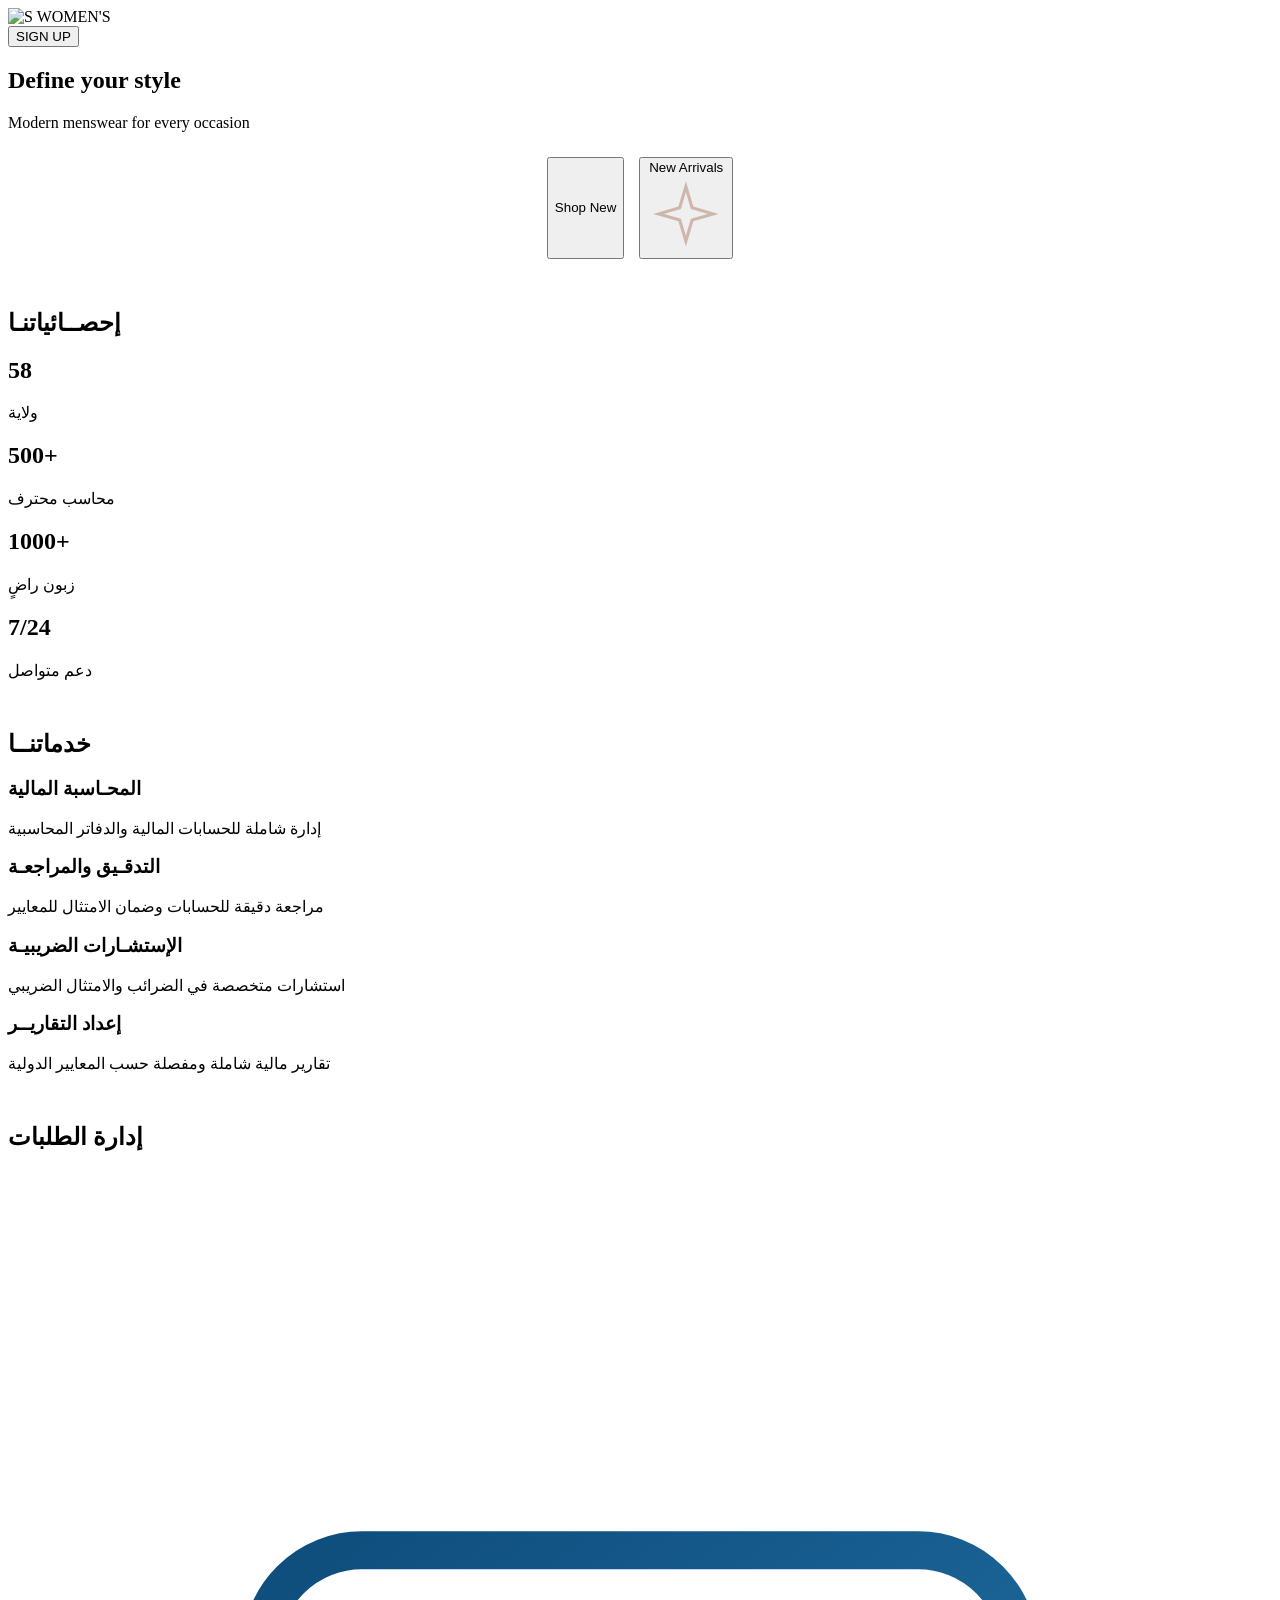
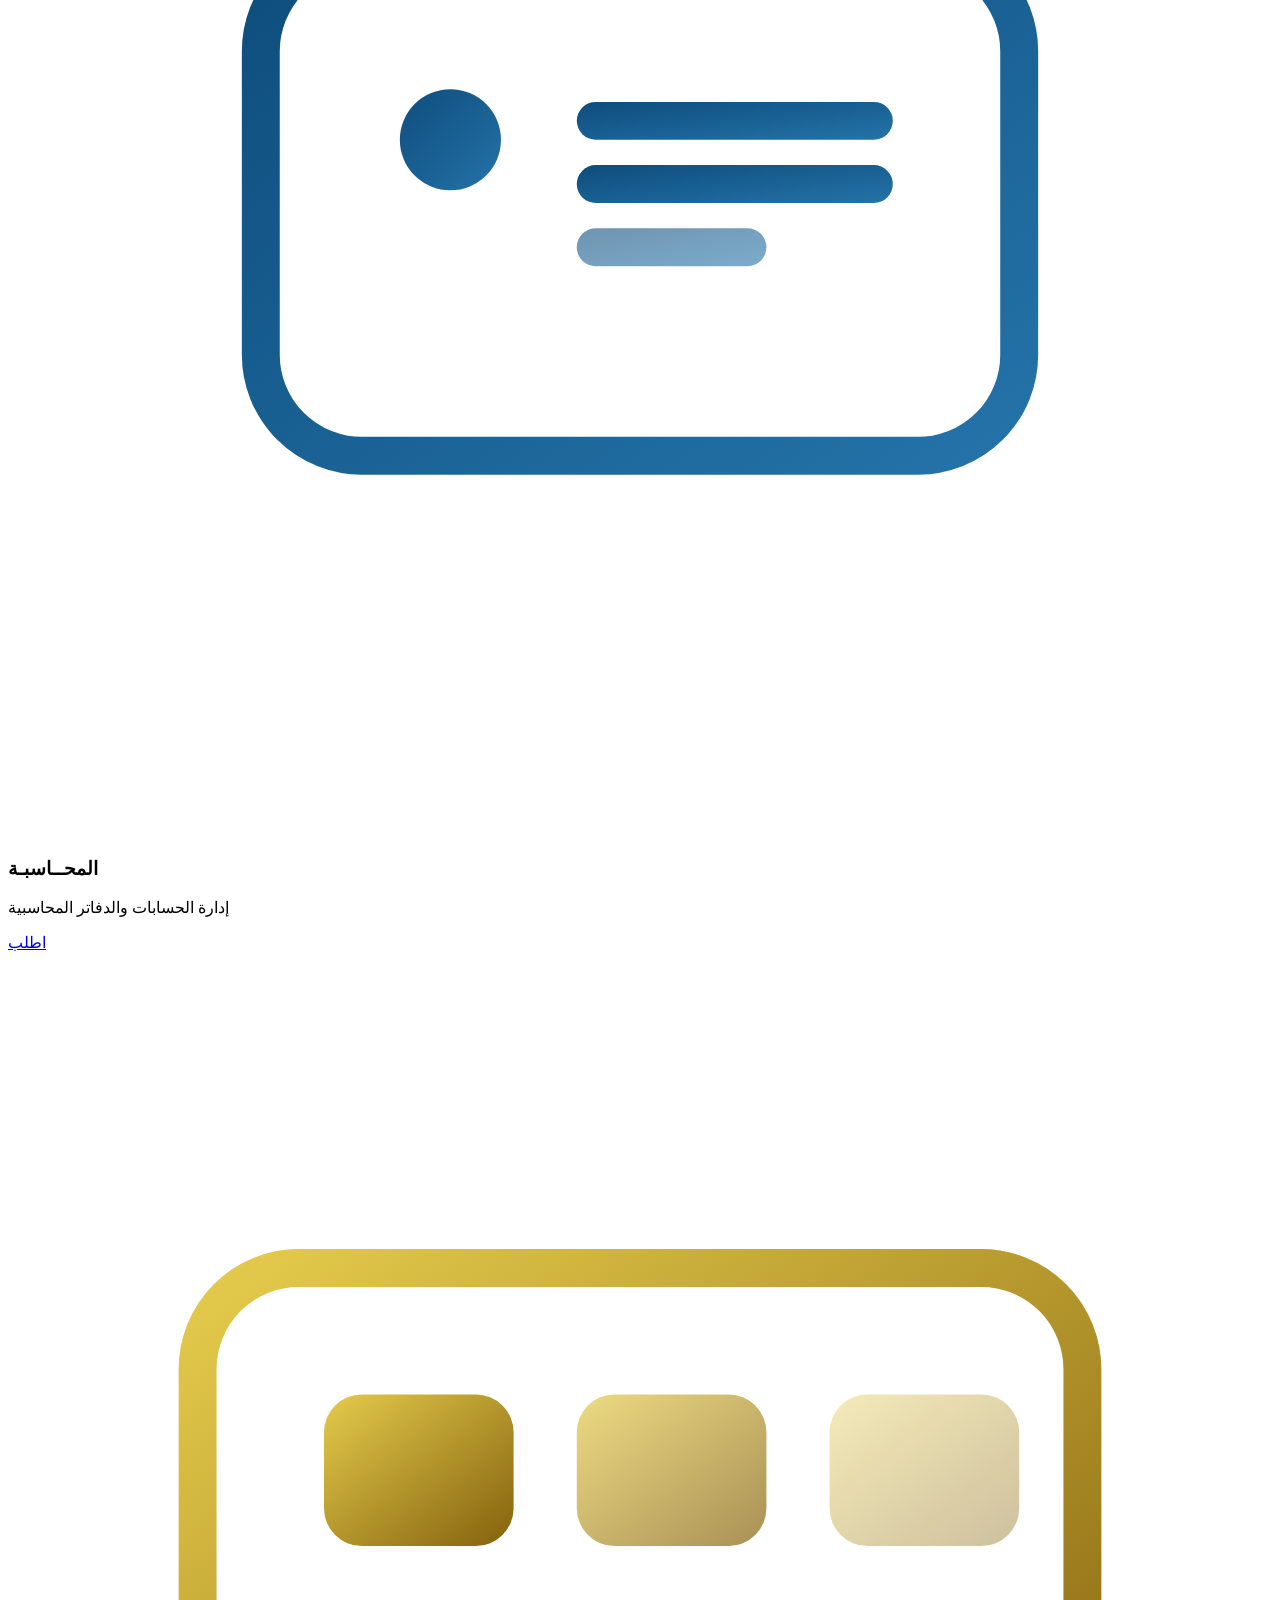
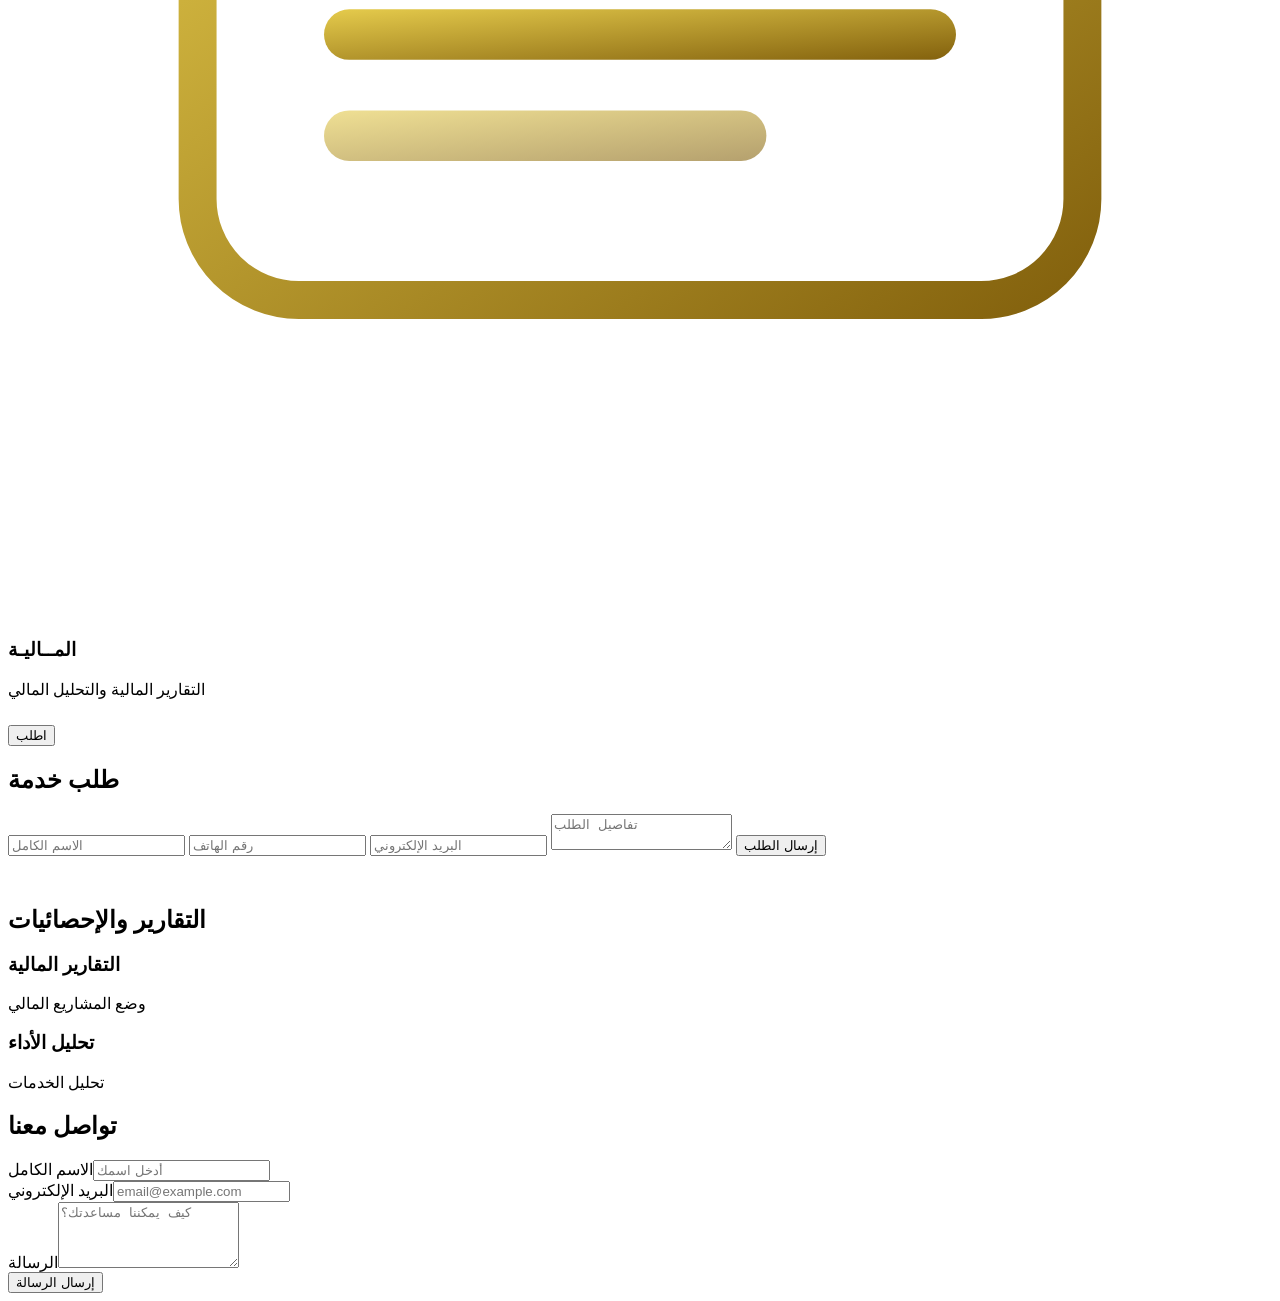
==== idex.html @ 47dac910 "Add initial HTML structure for the website" ====
<!DOCTYPE html>
<html lang="en" dir="ltr">
<head>
    <meta charset="UTF-8">
    <meta name="viewport" content="width=device-width, initial-scale=1.0">
    <title>WOMEN'S</title>
  <link href="https://fonts.googleapis.com/css2?family=Amiri&display=swap" rel="stylesheet">
</head>
<body>

  <nav class="top-nav">
   <div class="logo">
    <img src="logo.png.HEIC" alt="S">
    <span>WOMEN'S</span>
   </div>
   <div class="top-nav-right">
    <button class="btn btn-primary">SIGN UP</button>
   </div>
  </nav>


   <section class="hero-section">
      <h1>Define your style</h1>
      <p>Modern menswear for every occasion</p>
       <div style="margin-top:25px; display:flex; gap:15px; justify-content:center;">
  <button class="btn btn-primary">Shop New</button>
  <button class="btn btn-outline">New Arrivals
         <svg class="btn-icon" viewBox="0 0 100 100" fill="none">
        <path d="M50 15 L58 42 L85 50 L58 58 L50 85 L42 58 L15 50 L42 42 Z"
        stroke="#CEB6AB"
        stroke-width="4"/>
    </svg></button>
</div>
   </section> 

      <section id="IS" style="margin-top: 50px;">
    <h2 class="section-title" style="margin-bottom:20px;">إحصــائياتنـا </h2>
   <div class="stats-grid">
      <div class="stat-item"><h2>58</h2><p>ولاية</p></div>
      <div class="stat-item"><h2>500+</h2><p>محاسب محترف</p></div>
      <div class="stat-item"><h2>1000+</h2><p>زبون راضٍ</p></div>
     <div class="stat-item"><h2>7/24</h2><p>دعم متواصل</p></div>
   </div>
      </section>

      <section id="services" style="margin-top: 50px;">
    <h2 class="section-title" style="margin-bottom:20px;">خدماتنــا</h2>
    <div class="services-grid">
     <div class="service-card"><h3>المحـاسبة المالية</h3><p>إدارة شاملة للحسابات المالية والدفاتر
المحاسبية</p></div>
     <div class="service-card"><h3>التدقـيق والمراجعـة</h3><p>مراجعة دقيقة للحسابات وضمان الامتثال
للمعايير</p></div>
        <div class="service-card"><h3>الإستشـارات الضريبيـة</h3><p>استشارات متخصصة في الضرائب
والامتثال الضريبي</p></div>
        <div class="service-card"><h3>إعداد التقاريــر</h3><p>تقارير مالية شاملة ومفصلة حسب
المعايير الدولية</p></div>
    </div>
   </section>

   <section id="orders" style="margin-top: 50px;">
    <h2 class="section-title" style="margin-bottom:20px;">إدارة الطلبات</h2>
    <div class="services-grid">
     <div class="service-card">
         <svg class="service-icon" viewbox="0 0 100 100"><defs>
         <lineargradient id="accountingGrad" x1="0%" y1="0%" x2="100%" y2="100%">
          <stop offset="0%" style="stop-color:#0E4D7C;stop-opacity:1" />
          <stop offset="100%" style="stop-color:#2473A9;stop-opacity:1" />
         </lineargradient>
        </defs> <rect x="20" y="30" width="60" height="40" rx="8" fill="none" stroke="url(#accountingGrad)" stroke-width="3" /> <circle cx="35" cy="45" r="4" fill="url(#accountingGrad)" /> <rect x="45" y="42" width="25" height="3" rx="1.5" fill="url(#accountingGrad)" /> <rect x="45" y="47" width="25" height="3" rx="1.5" fill="url(#accountingGrad)" /> <rect x="45" y="52" width="15" height="3" rx="1.5" fill="url(#accountingGrad)" opacity="0.6" />
       </svg>
      <h3>المحــاسبـة</h3>
      <p>إدارة الحسابات والدفاتر المحاسبية</p>
       <a href="#order-form" class="btn btn-primary">
  اطلب
</a>
     </div>
     <div class="service-card">
         <svg class="service-icon" viewbox="0 0 100 100"><defs>
         <lineargradient id="financialGrad" x1="0%" y1="0%" x2="100%" y2="100%">
          <stop offset="0%" style="stop-color:#E5CB4C;stop-opacity:1" />
          <stop offset="100%" style="stop-color:#83610D;stop-opacity:1" />
         </lineargradient>
        </defs> <rect x="15" y="25" width="70" height="50" rx="8" fill="none" stroke="url(#financialGrad)" stroke-width="3" /> <rect x="25" y="35" width="15" height="12" rx="3" fill="url(#financialGrad)" /> <rect x="45" y="35" width="15" height="12" rx="3" fill="url(#financialGrad)" opacity="0.7" /> <rect x="65" y="35" width="15" height="12" rx="3" fill="url(#financialGrad)" opacity="0.4" /> <rect x="25" y="52" width="50" height="4" rx="2" fill="url(#financialGrad)" /> <rect x="25" y="60" width="35" height="4" rx="2" fill="url(#financialGrad)" opacity="0.6" />
       </svg>
      <h3>المــاليـة</h3>
      <p>التقارير المالية والتحليل المالي</p>
      <button class="btn btn-primary" style="margin:10px auto 0;">
  اطلب</button>
     </div>
    </div>
     
     <section id="order-form" class="order-form">

  <h2 class="section-title">طلب خدمة</h2>

  <form class="simple-form">

    <input type="text" placeholder="الاسم الكامل">

    <input type="tel" placeholder="رقم الهاتف">

    <input type="email" placeholder="البريد الإلكتروني">

    <textarea placeholder="تفاصيل الطلب"></textarea>

    <button class="btn btn-primary">
      إرسال الطلب
    </button>

  </form>

</section>
   </section>

   <section id="reports" style="margin-top: 50px;">
    <h2 class="section-title" style="margin-bottom:20px;">التقارير والإحصائيات</h2>
    <div class="services-grid">
     <div class="service-card"><h3>التقارير المالية</h3><p>وضع المشاريع المالي</p></div>
     <div class="service-card"><h3>تحليل الأداء</h3><p>تحليل الخدمات</p></div>
    </div>
   </section>

   <section id="contact" class="contact-section">
     <h2 class="section-title">تواصل معنا</h2>
     <form style="margin-top: 20px;">
      <div class="form-group"><label>الاسم الكامل</label><input type="text" placeholder="أدخل اسمك"></div>
      <div class="form-group"><label>البريد الإلكتروني</label><input type="email" placeholder="email@example.com"></div>
      <div class="form-group"><label>الرسالة</label><textarea rows="4" placeholder="كيف يمكننا مساعدتك؟"></textarea></div>
      <button type="submit" class="btn btn-primary">إرسال الرسالة</button>
     </form>
   </section>
  </main>

</body>
</html>
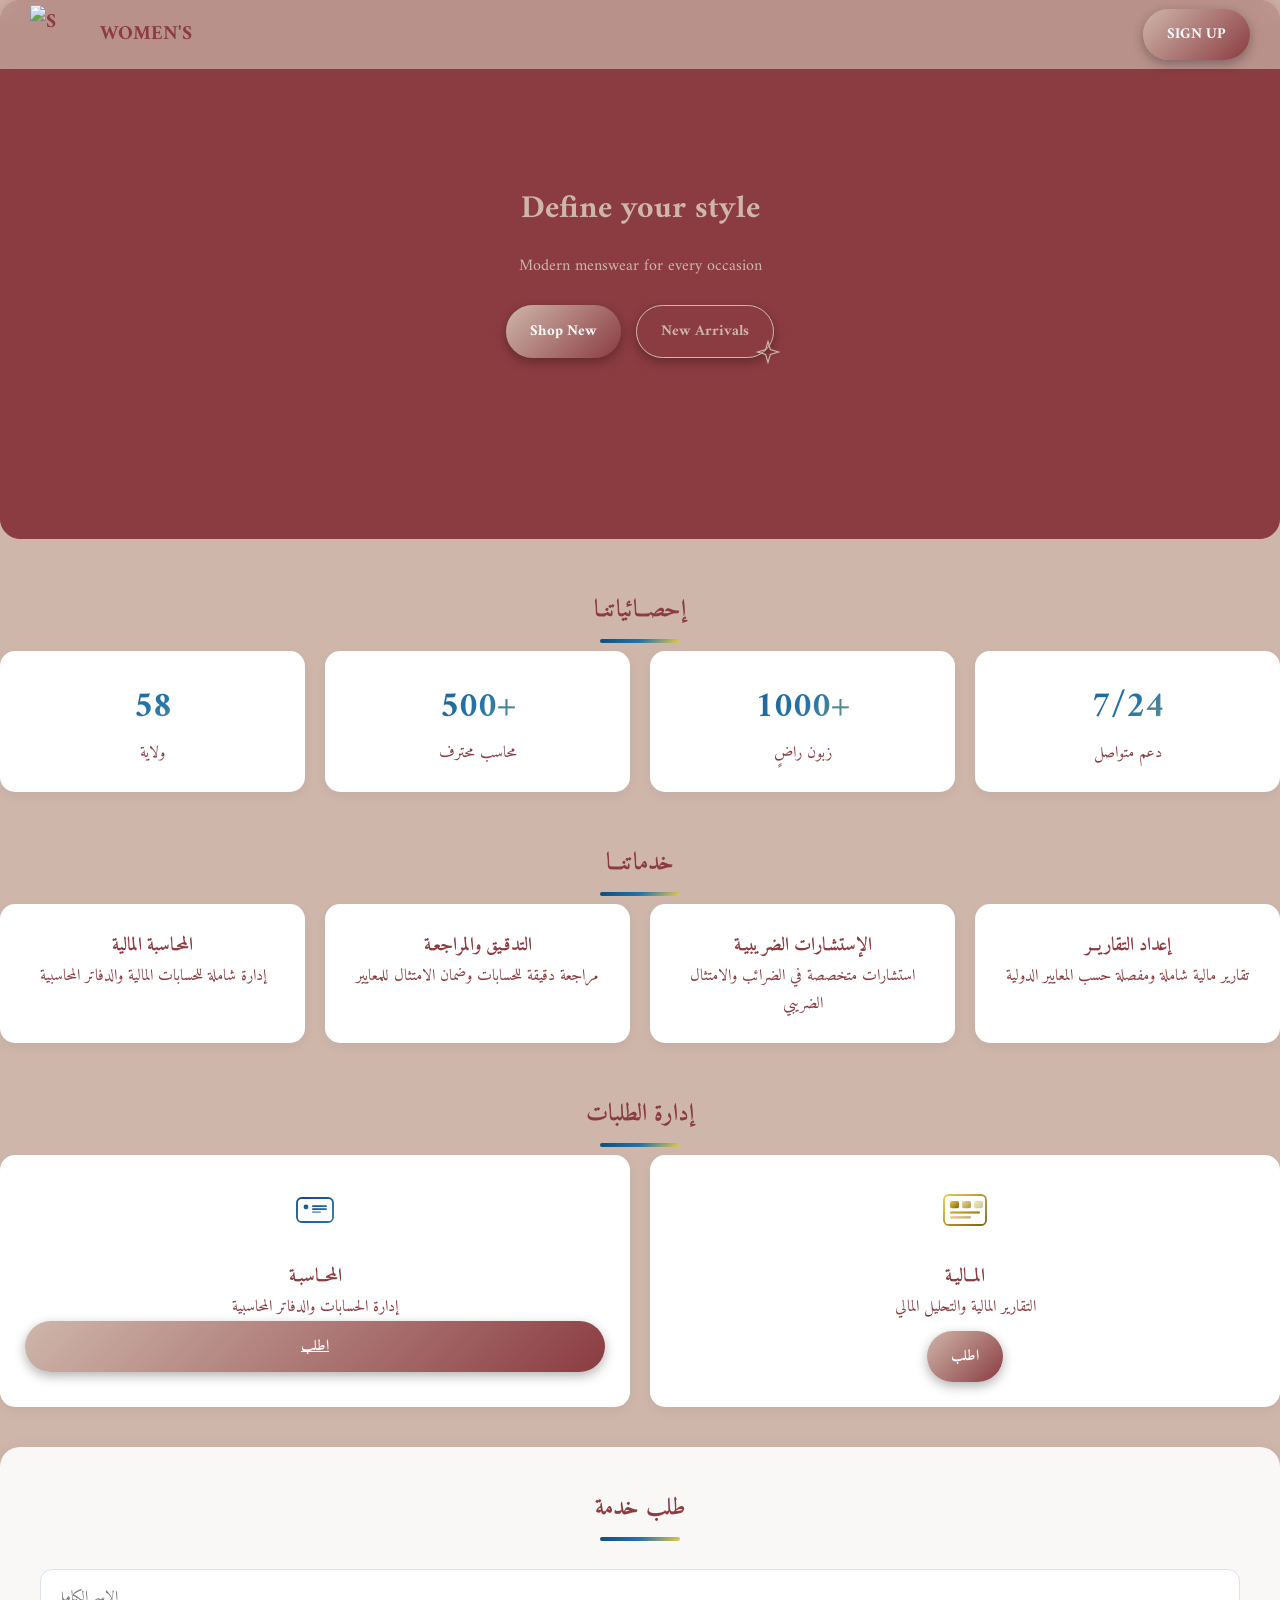
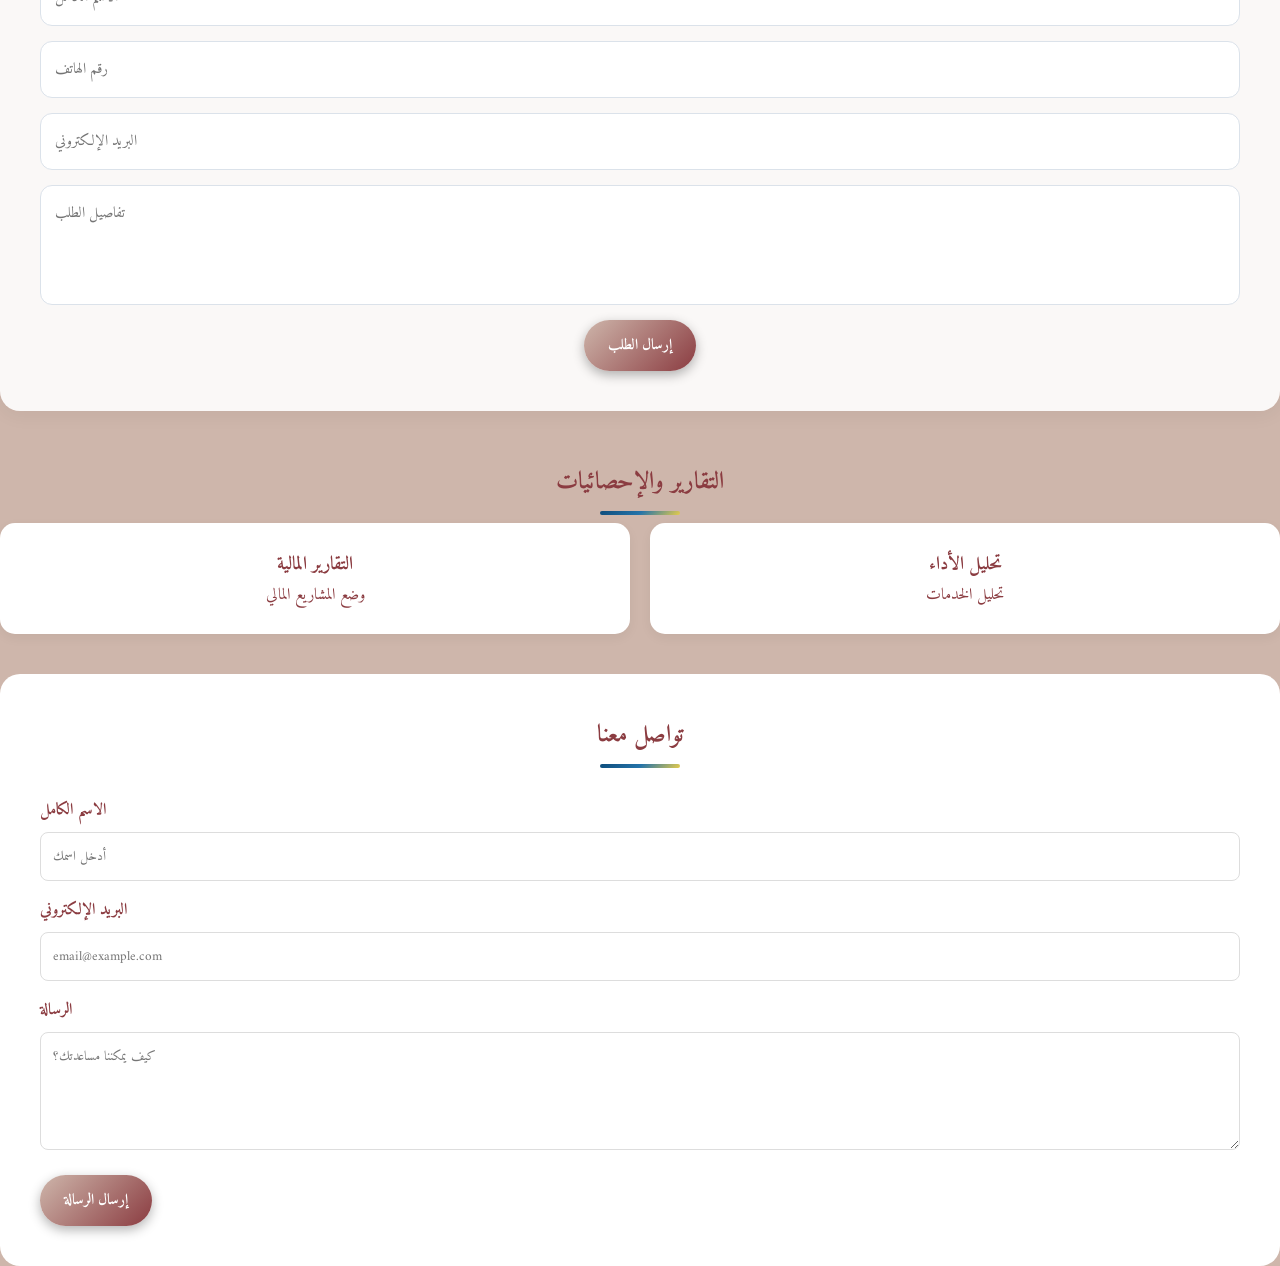
==== commit c5c65e2e: "Update idex.html" ====
--- a/idex.html
+++ b/idex.html
@@ -5,6 +5,7 @@
     <meta name="viewport" content="width=device-width, initial-scale=1.0">
     <title>WOMEN'S</title>
   <link href="https://fonts.googleapis.com/css2?family=Amiri&display=swap" rel="stylesheet">
+    <link rel="stylesheet" href="style.css">
 </head>
 <body>
 
--- a/style.css
+++ b/style.css
@@ -0,0 +1,184 @@
+:root {
+            --primary: #8B3C41; 
+            --gold: #B3953F;    
+            --white: #ffffff;
+            --bg: #CEB6AB;
+          --soft-blue: #677488;
+          
+        }
+
+        * { margin: 0; padding: 0; box-sizing: border-box; font-family: 'Amiri', serif; }
+        body { background-color: var(--bg); color: var(--primary); }
+
+        /* Navigation */
+        .top-nav {
+            position: fixed; top: 0; width: 100%; height: 70px; background: rgba(206, 182, 171,0.7);
+ backdrop-filter: blur(10px);
+            display: flex; align-items: center; justify-content: space-between;
+            padding: 0 30px; z-index: 1000; border-bottom: 1px solid var(--primary);
+        }
+        .logo { display: flex; align-items: center; gap: 10px; font-weight: bold; font-size: 20px; }
+        .logo img { width: 60px; height: 60px; object-fit: contain; }
+
+        /* Hero Section */
+        .hero-section {
+            background: #8B3C41;
+            color: white; padding: 180px; border-radius: 20px; border: 1px solid var(--primary); text-align: center; margin-bottom: 40px;
+        }
+        .hero-section h1 { font-size: 32px; margin-bottom: 15px; font-weight: bold; background:linear-gradient(135deg,#CEB6AB,#CEB6AB,#CEB6AB);
+-webkit-background-clip: text;
+-webkit-text-fill-color: transparent; }
+    
+    .hero-section p {
+ color: var(--bg);
+}
+
+        /* Shared Grid Style */
+        .services-grid, .stats-grid {
+            display: grid; grid-template-columns: repeat(auto-fit, minmax(250px, 1fr)); gap: 20px;
+        }
+        .service-card, .stat-item {
+            background: white; padding: 25px; border-radius: 15px; text-align: center;
+            box-shadow: 0 4px 12px rgba(0,0,0,0.05); transition: 0.3s;
+        }
+    
+    .stat-item h2 {
+  font-size: 36px;
+  font-weight: bold;
+  background:linear-gradient(135deg,#0E4D7C,#2473A9,#E5CB4C);
+  -webkit-background-clip: text;
+  -webkit-text-fill-color: transparent;
+}
+        .service-card{
+  transition:0.3s;
+  will-change:transform;
+}
+
+.service-card:hover{
+  transform:translateY(-5px);
+  box-shadow:0 20px 40px rgba(4,40,69,0.12);
+}
+
+        /* Forms */
+        .contact-section { background: white; padding: 40px; border-radius: 20px; margin-top: 40px; }
+        .form-group { margin-bottom: 15px; }
+        .form-group label { display: block; margin-bottom: 8px; font-weight: bold; }
+        .form-group input, .form-group textarea, .form-group select {
+            width: 100%; padding: 12px; border: 1px solid #ddd; border-radius: 8px;
+        }
+
+        .btn {
+    display: flex;
+    align-items: center;
+    justify-content: center;
+    gap: 10px;
+
+    padding: 12px 24px;
+    border: none;
+    border-radius: 50px;
+
+    background: linear-gradient(135deg, #CEB6AB 0%, #CEB6AB 100%);
+    color: white;
+
+    font-size: 15px;
+    font-weight: 600;
+    cursor: pointer;
+
+    transition: all 0.3s ease;
+    box-shadow: 0 4px 12px rgba(0, 0, 0, 0.3);
+}
+
+.btn:hover {
+    transform: translateY(-2px);
+    box-shadow: 0 8px 20px rgba(0, 0, 0, 0.4);
+}
+
+.btn-primary {
+    background: linear-gradient(135deg, #CEB6AB 0%, #8B3C41 100%);
+}
+
+.btn-primary:hover {
+    background: linear-gradient(135deg, #8B3C41 0%, #CEB6AB 100%);
+}
+
+        @media (max-width: 768px) {
+            .sidebar { transform: translateX(100%); }
+            .main-content { margin-right: 0; }
+        }
+
+      .service-icon{ width: 60px; height: 60px; margin-bottom: 10px; }
+
+      .btn-outline{
+  background:transparent;
+  border:1px solid #CEB6AB;
+  color:#CEB6AB;
+}
+
+.btn-outline:hover{
+  background:#CEB6AB;
+  color: #8B3C41;
+}
+    
+    .section-title{
+  position:relative;
+  text-align:center;
+  font-weight:800;
+  margin-bottom:40px;
+}
+
+.section-title::after{
+  content:'';
+  width:80px;
+  height:4px;
+  border-radius:999px;
+  background:linear-gradient(135deg,#0E4D7C,#2473A9,#E5CB4C);
+  position:absolute;
+  bottom:-12px;
+  left:50%;
+  transform:translateX(-50%);
+}
+
+.order-form{
+  background:rgba(255,255,255,.9);
+  padding:40px;
+  border-radius:20px;
+  margin-top:40px;
+  box-shadow:0 4px 20px rgba(0,0,0,.05);
+}
+
+.simple-form{
+  display:flex;
+  flex-direction:column;
+  gap:15px;
+}
+
+.simple-form input,
+.simple-form textarea{
+  padding:14px;
+  border:1px solid #dbe2ea;
+  border-radius:12px;
+  font-size:15px;
+}
+
+.simple-form textarea{
+  min-height:120px;
+  resize:none;
+}
+
+.simple-form .btn{
+  margin:auto;
+}
+
+.btn{
+    position:relative;
+}
+
+.btn-icon{
+    position:absolute;
+
+    bottom:-10px;
+    right:-10px;
+
+    width:30px;
+    height:30px;
+}
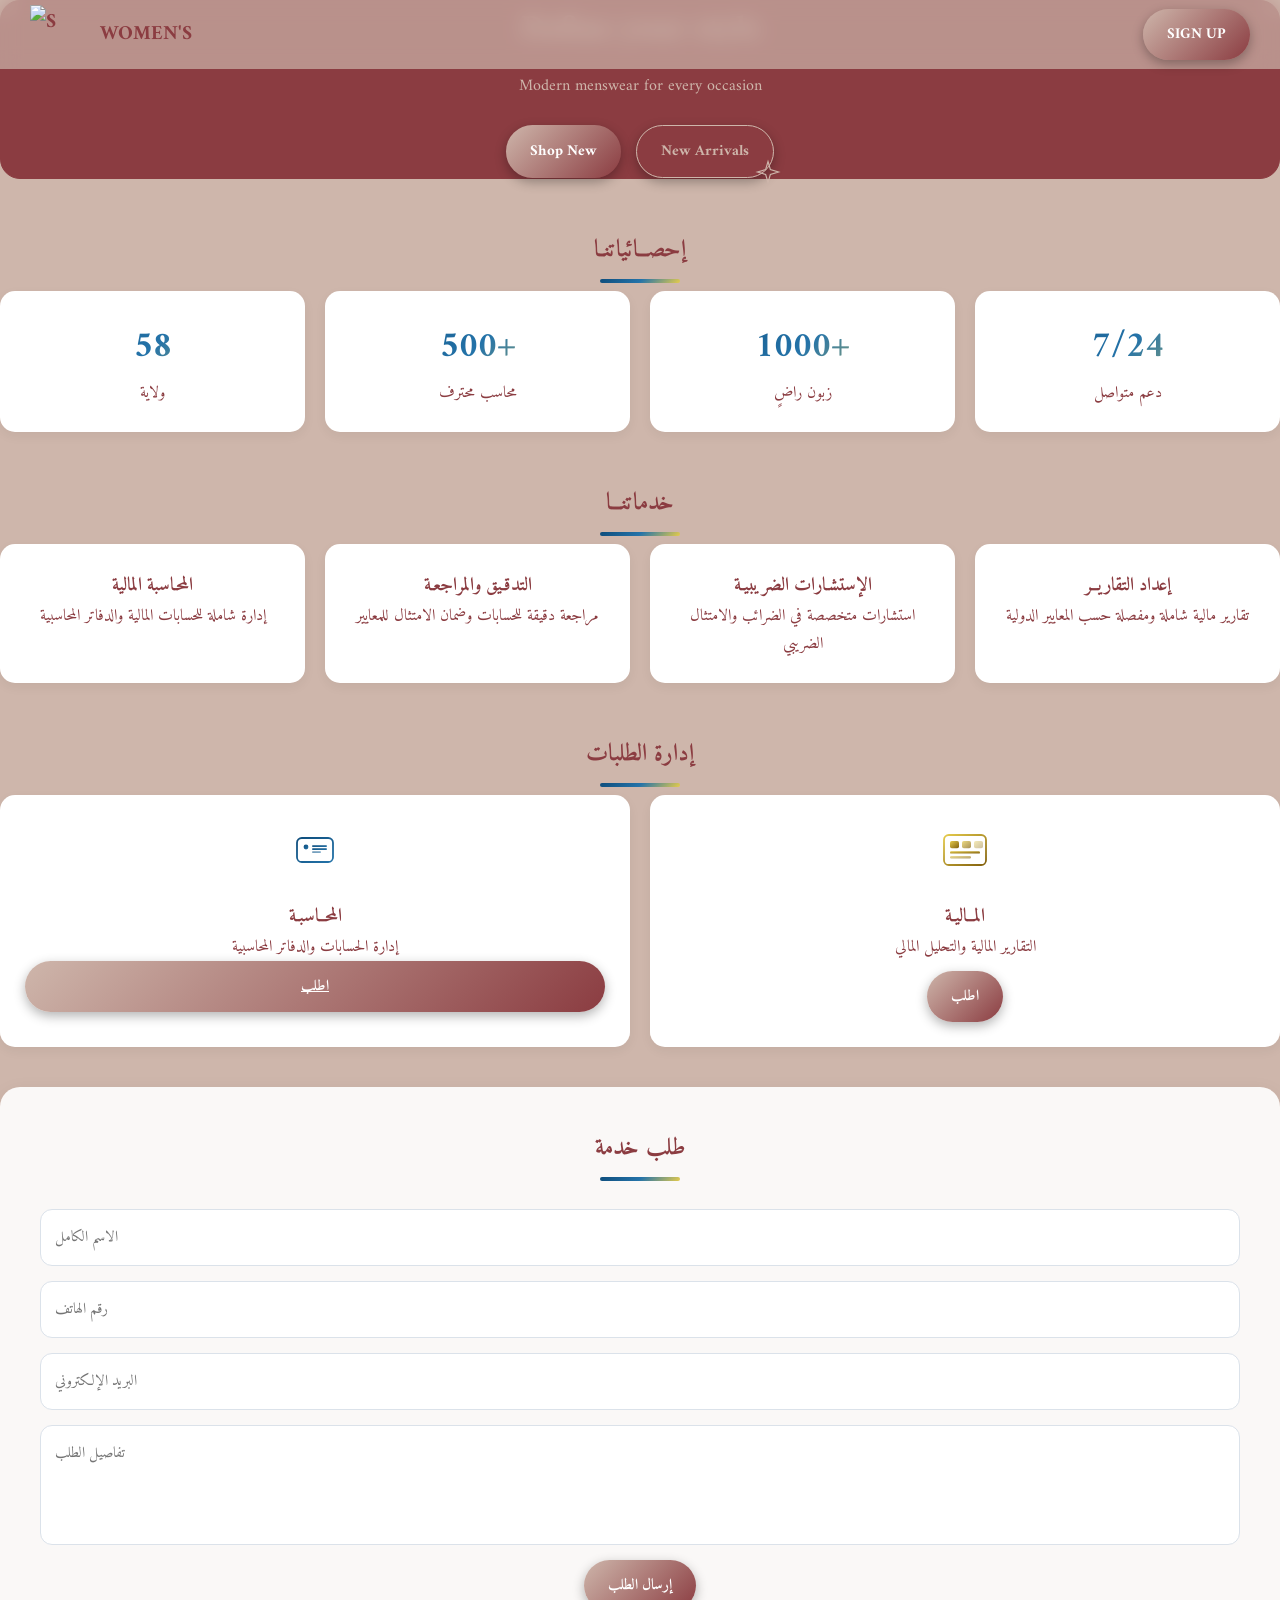
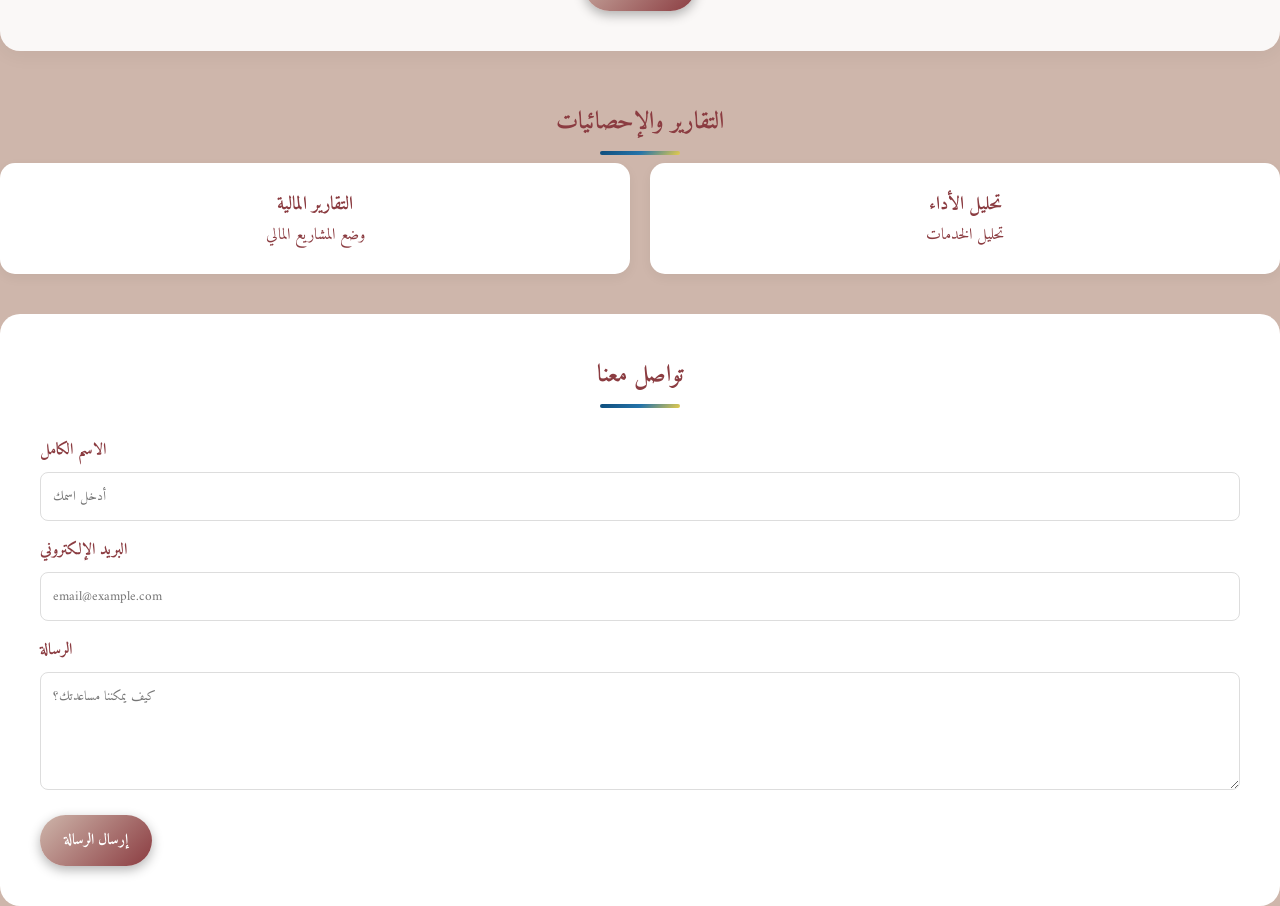
==== commit a53ce464: "Update idex.html" ====
--- a/idex.html
+++ b/idex.html
@@ -4,8 +4,8 @@
     <meta charset="UTF-8">
     <meta name="viewport" content="width=device-width, initial-scale=1.0">
     <title>WOMEN'S</title>
+    <link rel="stylesheet" href="style.css">
   <link href="https://fonts.googleapis.com/css2?family=Amiri&display=swap" rel="stylesheet">
-    <link rel="stylesheet" href="style.css">
 </head>
 <body>
 
--- a/style.css
+++ b/style.css
@@ -23,7 +23,7 @@
         /* Hero Section */
         .hero-section {
             background: #8B3C41;
-            color: white; padding: 180px; border-radius: 20px; border: 1px solid var(--primary); text-align: center; margin-bottom: 40px;
+            color: white; padding: 150px 20px 80pxpx; border-radius: 20px; border: 1px solid var(--primary); text-align: center; margin-bottom: 40px;
         }
         .hero-section h1 { font-size: 32px; margin-bottom: 15px; font-weight: bold; background:linear-gradient(135deg,#CEB6AB,#CEB6AB,#CEB6AB);
 -webkit-background-clip: text;
